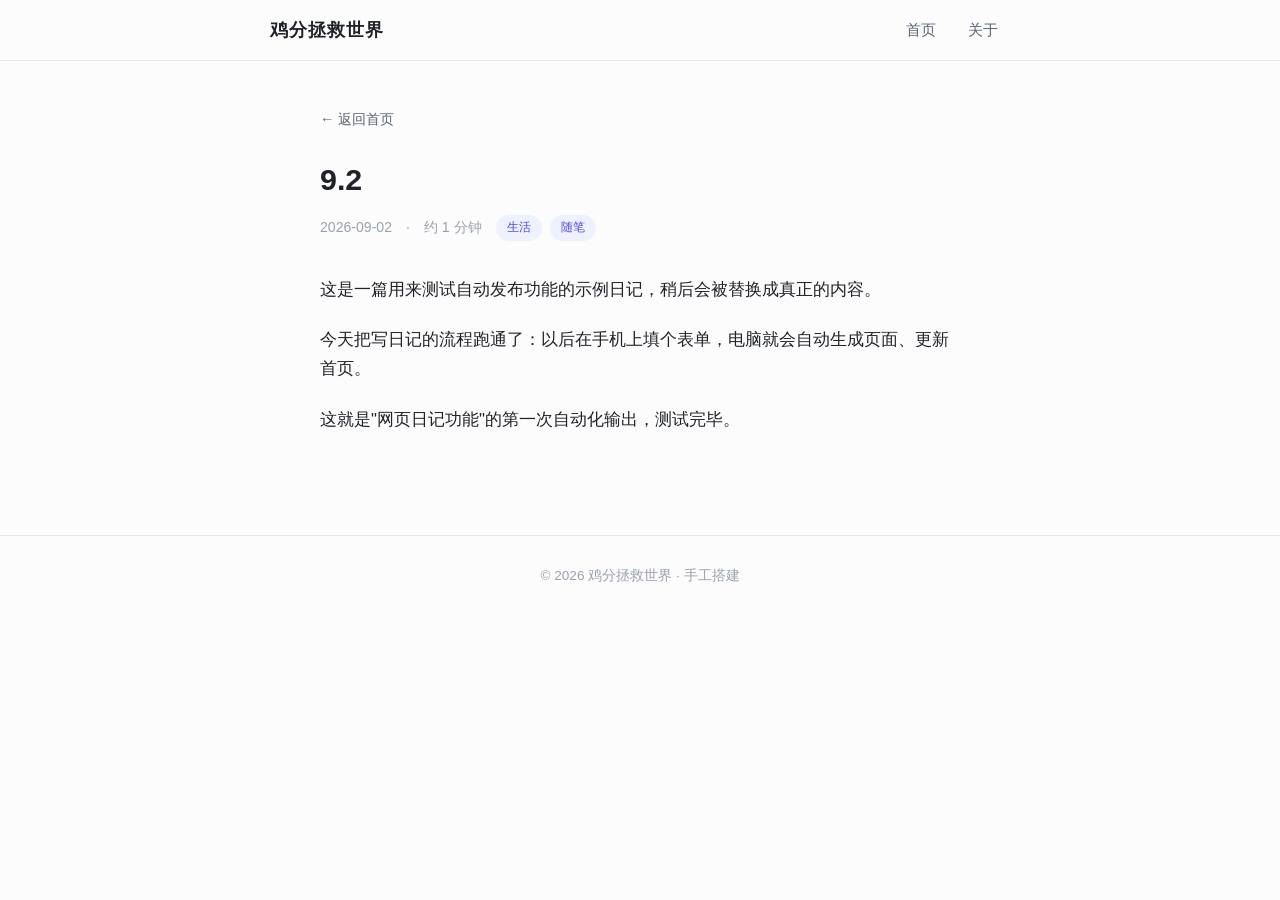
==== posts/9.2.html @ 11a02fe1 "发布：更新 posts/9.2.html" ====
<!DOCTYPE html>
<html lang="zh-CN">
<head>
  <meta charset="UTF-8" />
  <meta name="viewport" content="width=device-width, initial-scale=1.0" />
  <title>9月2号日记 · 鸡分拯救世界</title>
  <meta name="description" content="自动发布功能测试" />
  <link rel="stylesheet" href="../css/style.css" />
</head>
<body>

  <!-- ===== 顶部导航 ===== -->
  <header class="site-header">
    <div class="container header-inner">
      <a class="site-logo" href="../index.html">鸡分拯救世界</a>
      <nav class="site-nav">
        <a href="../index.html">首页</a>
        <a href="../about.html">关于</a>
      </nav>
    </div>
  </header>

  <main class="article">
    <a class="back-link" href="../index.html">← 返回首页</a>

    <header class="article-header">
      <h1 class="article-title">9.2</h1>
      <div class="article-meta">
        <span>2026-09-02</span>
        <span>·</span>
        <span id="reading-time"></span>
        <div class="tags">
          <span class="tag">生活</span>
          <span class="tag">随笔</span>
        </div>
      </div>
    </header>

    <div class="prose" id="prose">
      <p>这是一篇用来测试自动发布功能的示例日记，稍后会被替换成真正的内容。</p>
      <p>今天把写日记的流程跑通了：以后在手机上填个表单，电脑就会自动生成页面、更新首页。</p>
      <p>这就是"网页日记功能"的第一次自动化输出，测试完毕。</p>
    </div>
  </main>

  <!-- ===== 页脚 ===== -->
  <footer class="site-footer">
    <div class="container">
      © <span data-year>2026</span> 鸡分拯救世界 · 手工搭建
    </div>
  </footer>

  <script src="../js/main.js"></script>
</body>
</html>
---- css/style.css ----
/* ============================================================
   鸡分拯救世界 · 全局样式
   简约现代风格 / 自适应浅色 + 深色模式
   ============================================================ */

/* ---------- 基础与变量 ---------- */
*,
*::before,
*::after {
  box-sizing: border-box;
}

:root {
  --bg: #fcfcfd;
  --surface: #ffffff;
  --text: #1f2328;
  --text-2: #5b6472;
  --text-3: #9aa1ab;
  --accent: #4f46e5;
  --accent-strong: #4338ca;
  --accent-soft: #eef2ff;
  --border: #e7e9ee;
  --shadow: 0 1px 2px rgba(16, 24, 40, 0.04), 0 6px 20px rgba(16, 24, 40, 0.05);
  --shadow-hover: 0 2px 4px rgba(16, 24, 40, 0.06), 0 14px 34px rgba(16, 24, 40, 0.1);
  --radius: 14px;
  --font: -apple-system, BlinkMacSystemFont, "Segoe UI", "PingFang SC",
    "Hiragino Sans GB", "Microsoft YaHei", "Helvetica Neue", Arial, sans-serif;
  --mono: "SF Mono", "Cascadia Code", "JetBrains Mono", Consolas, "Courier New",
    monospace;
  --container: 780px;
  --content: 680px;
}

/* 深色模式（跟随系统设置） */
@media (prefers-color-scheme: dark) {
  :root {
    --bg: #101216;
    --surface: #171a20;
    --text: #e8eaed;
    --text-2: #a5adb8;
    --text-3: #6b7280;
    --accent: #818cf8;
    --accent-strong: #a5b4fc;
    --accent-soft: rgba(129, 140, 248, 0.14);
    --border: #262b33;
    --shadow: 0 1px 2px rgba(0, 0, 0, 0.3), 0 8px 24px rgba(0, 0, 0, 0.25);
    --shadow-hover: 0 2px 4px rgba(0, 0, 0, 0.35), 0 16px 40px rgba(0, 0, 0, 0.4);
  }
}

html {
  scroll-behavior: smooth;
}

body {
  margin: 0;
  font-family: var(--font);
  font-size: 16px;
  line-height: 1.75;
  color: var(--text);
  background: var(--bg);
  -webkit-font-smoothing: antialiased;
  text-rendering: optimizeLegibility;
  transition: background 0.3s ease, color 0.3s ease;
}

a {
  color: var(--accent);
  text-decoration: none;
  transition: color 0.15s ease;
}

a:hover {
  color: var(--accent-strong);
}

img {
  max-width: 100%;
  display: block;
}

.container {
  max-width: var(--container);
  margin: 0 auto;
  padding: 0 20px;
}

/* ---------- 顶部导航 ---------- */
.site-header {
  position: sticky;
  top: 0;
  z-index: 50;
  background: var(--bg);
  background: color-mix(in srgb, var(--bg) 80%, transparent);
  -webkit-backdrop-filter: saturate(1.4) blur(12px);
  backdrop-filter: saturate(1.4) blur(12px);
  border-bottom: 1px solid var(--border);
}

.header-inner {
  display: flex;
  align-items: center;
  justify-content: space-between;
  height: 60px;
}

.site-logo {
  font-size: 1.1rem;
  font-weight: 700;
  color: var(--text);
  letter-spacing: 1px;
}

.site-logo:hover {
  color: var(--accent);
}

.site-nav {
  display: flex;
  gap: 8px;
  align-items: center;
}

.site-nav a {
  position: relative;
  color: var(--text-2);
  font-size: 0.95rem;
  padding: 6px 12px;
  border-radius: 8px;
}

.site-nav a:hover {
  color: var(--text);
  background: var(--accent-soft);
}

.site-nav a.active {
  color: var(--accent);
  font-weight: 600;
  background: var(--accent-soft);
}

/* ---------- 首页 Hero ---------- */
.hero {
  padding: 68px 0 52px;
  text-align: center;
}

.avatar {
  width: 110px;
  height: 110px;
  margin: 0 auto 22px;
  border-radius: 50%;
  overflow: hidden;
  border: 3px solid var(--surface);
  box-shadow: var(--shadow-hover);
}

.avatar svg,
.avatar img {
  width: 100%;
  height: 100%;
  object-fit: cover;
}

.hero-title {
  margin: 0 0 12px;
  font-size: 2rem;
  font-weight: 700;
  letter-spacing: 0.5px;
}

.hero-sub {
  margin: 0 auto;
  max-width: 540px;
  color: var(--text-2);
  font-size: 1.02rem;
}

.hero-social {
  margin-top: 26px;
  display: flex;
  gap: 12px;
  justify-content: center;
}

.social-link {
  display: inline-flex;
  align-items: center;
  justify-content: center;
  width: 42px;
  height: 42px;
  border-radius: 50%;
  background: var(--surface);
  border: 1px solid var(--border);
  color: var(--text-2);
  transition: all 0.18s ease;
}

.social-link:hover {
  color: #fff;
  background: var(--accent);
  border-color: var(--accent);
  transform: translateY(-3px);
  box-shadow: 0 8px 18px color-mix(in srgb, var(--accent) 35%, transparent);
}

.social-link svg {
  width: 18px;
  height: 18px;
}

/* ---------- 文章列表 ---------- */
.post-list {
  padding-bottom: 84px;
}

.section-title {
  display: flex;
  align-items: center;
  gap: 14px;
  margin: 0 0 22px;
  font-size: 1.12rem;
  font-weight: 700;
}

.section-title::after {
  content: "";
  flex: 1;
  height: 1px;
  background: var(--border);
}

.post-card {
  display: block;
  background: var(--surface);
  border: 1px solid var(--border);
  border-radius: var(--radius);
  padding: 22px 26px;
  margin-bottom: 18px;
  box-shadow: var(--shadow);
  transition: transform 0.18s ease, box-shadow 0.18s ease,
    border-color 0.18s ease;
}

.post-card:hover {
  transform: translateY(-3px);
  border-color: color-mix(in srgb, var(--accent) 45%, var(--border));
  box-shadow: var(--shadow-hover);
}

.post-meta {
  display: flex;
  align-items: center;
  gap: 10px;
  margin-bottom: 8px;
  font-size: 0.85rem;
  color: var(--text-3);
}

.post-meta .dot {
  width: 3px;
  height: 3px;
  border-radius: 50%;
  background: var(--text-3);
}

.post-card h3 {
  margin: 0 0 8px;
  font-size: 1.18rem;
  font-weight: 650;
  line-height: 1.5;
  color: var(--text);
  transition: color 0.15s ease;
}

.post-card:hover h3 {
  color: var(--accent);
}

.post-excerpt {
  margin: 0;
  color: var(--text-2);
  font-size: 0.95rem;
}

.tags {
  display: flex;
  flex-wrap: wrap;
  gap: 8px;
  margin-top: 14px;
}

.tag {
  font-size: 0.78rem;
  padding: 2px 11px;
  border-radius: 999px;
  background: var(--accent-soft);
  color: var(--accent);
}

/* ---------- 文章正文页 ---------- */
.article {
  max-width: var(--content);
  margin: 0 auto;
  padding: 44px 20px 80px;
}

.back-link {
  display: inline-flex;
  align-items: center;
  gap: 6px;
  margin-bottom: 26px;
  font-size: 0.9rem;
  color: var(--text-2);
}

.back-link:hover {
  color: var(--accent);
}

.article-header {
  margin-bottom: 34px;
}

.article-title {
  margin: 0 0 14px;
  font-size: 1.9rem;
  line-height: 1.4;
  font-weight: 700;
}

.article-meta {
  display: flex;
  flex-wrap: wrap;
  align-items: center;
  gap: 14px;
  font-size: 0.88rem;
  color: var(--text-3);
}

.article-meta .tags {
  margin-top: 0;
}

/* 正文排版 */
.prose {
  font-size: 1.05rem;
}

.prose h2 {
  font-size: 1.42rem;
  margin: 2.2em 0 0.8em;
  padding-bottom: 0.35em;
  border-bottom: 1px solid var(--border);
}

.prose h3 {
  font-size: 1.2rem;
  margin: 1.8em 0 0.6em;
}

.prose p {
  margin: 0 0 1.25em;
}

.prose ul,
.prose ol {
  margin: 0 0 1.25em;
  padding-left: 1.6em;
}

.prose li {
  margin: 0.35em 0;
}

.prose blockquote {
  margin: 1.6em 0;
  padding: 2px 20px;
  border-left: 3px solid var(--accent);
  background: var(--accent-soft);
  border-radius: 0 10px 10px 0;
  color: var(--text-2);
}

.prose blockquote p {
  margin: 0.6em 0;
}

.prose code {
  font-family: var(--mono);
  font-size: 0.88em;
  background: var(--accent-soft);
  color: var(--accent);
  padding: 0.15em 0.45em;
  border-radius: 6px;
}

.prose pre {
  margin: 1.6em 0;
  padding: 18px 20px;
  border-radius: 12px;
  background: #0f172a;
  color: #e2e8f0;
  overflow-x: auto;
  font-size: 0.9rem;
  line-height: 1.65;
  box-shadow: var(--shadow);
}

.prose pre code {
  background: none;
  color: inherit;
  padding: 0;
  font-size: 1em;
}

.prose a {
  border-bottom: 1px solid color-mix(in srgb, var(--accent) 40%, transparent);
}

.prose hr {
  border: none;
  border-top: 1px solid var(--border);
  margin: 2.4em 0;
}

.prose img {
  border-radius: 12px;
  margin: 1.6em auto;
  box-shadow: var(--shadow);
}

.prose table {
  width: 100%;
  border-collapse: collapse;
  margin: 1.6em 0;
  font-size: 0.95em;
}

.prose th,
.prose td {
  border: 1px solid var(--border);
  padding: 8px 14px;
  text-align: left;
}

.prose th {
  background: var(--accent-soft);
  color: var(--accent);
  font-weight: 600;
}

/* ---------- 关于页 ---------- */
.about {
  max-width: var(--content);
  margin: 0 auto;
  padding: 52px 20px 84px;
}

.about-head {
  text-align: center;
  margin-bottom: 40px;
}

.about-head h1 {
  margin: 0 0 8px;
  font-size: 1.8rem;
}

.about-head p {
  margin: 0;
  color: var(--text-2);
}

.skill-list {
  display: flex;
  flex-wrap: wrap;
  gap: 10px;
  margin: 18px 0 30px;
}

.contact-list {
  list-style: none;
  margin: 0;
  padding: 0;
}

.contact-list li {
  display: flex;
  align-items: center;
  gap: 10px;
  padding: 10px 0;
  border-bottom: 1px dashed var(--border);
  color: var(--text-2);
}

.contact-list li:last-child {
  border-bottom: none;
}

.contact-list .label {
  color: var(--text-3);
  min-width: 4.5em;
}

/* ---------- 页脚 ---------- */
.site-footer {
  border-top: 1px solid var(--border);
  padding: 28px 0;
  text-align: center;
  color: var(--text-3);
  font-size: 0.85rem;
}

.site-footer a {
  color: var(--text-3);
}

.site-footer a:hover {
  color: var(--accent);
}

/* ---------- 响应式 ---------- */
@media (max-width: 640px) {
  .hero {
    padding: 46px 0 38px;
  }

  .hero-title {
    font-size: 1.6rem;
  }

  .article {
    padding-top: 32px;
  }

  .article-title {
    font-size: 1.55rem;
  }

  .post-card {
    padding: 18px 20px;
  }

  .about {
    padding-top: 36px;
  }
}
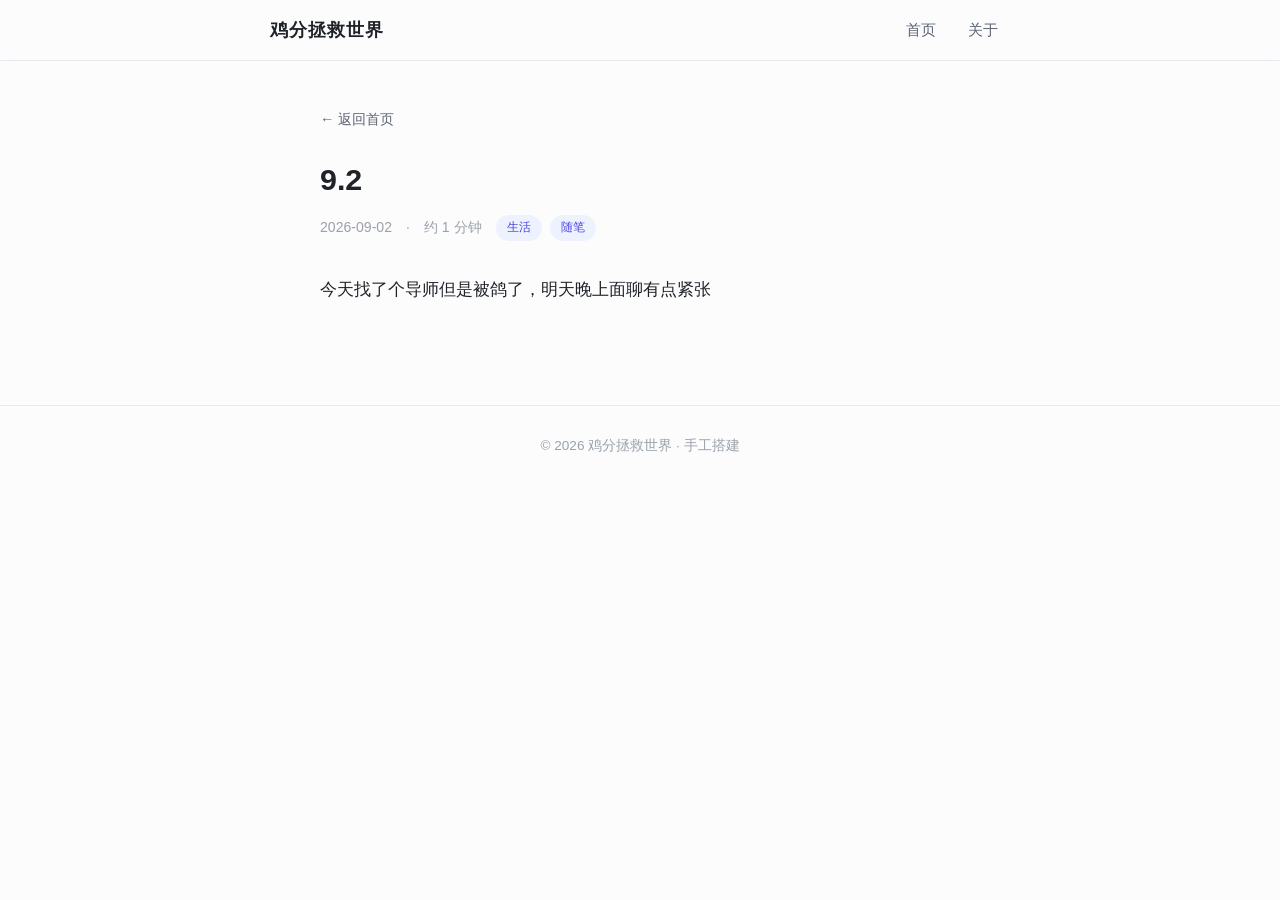
==== commit b9a54372: "发布：更新 posts/9.2.html" ====
--- a/posts/9.2.html
+++ b/posts/9.2.html
@@ -4,7 +4,7 @@
   <meta charset="UTF-8" />
   <meta name="viewport" content="width=device-width, initial-scale=1.0" />
   <title>9月2号日记 · 鸡分拯救世界</title>
-  <meta name="description" content="自动发布功能测试" />
+  <meta name="description" content="无事发生" />
   <link rel="stylesheet" href="../css/style.css" />
 </head>
 <body>
@@ -37,9 +37,7 @@
     </header>
 
     <div class="prose" id="prose">
-      <p>这是一篇用来测试自动发布功能的示例日记，稍后会被替换成真正的内容。</p>
-      <p>今天把写日记的流程跑通了：以后在手机上填个表单，电脑就会自动生成页面、更新首页。</p>
-      <p>这就是"网页日记功能"的第一次自动化输出，测试完毕。</p>
+      <p>今天找了个导师但是被鸽了，明天晚上面聊有点紧张</p>
     </div>
   </main>
 
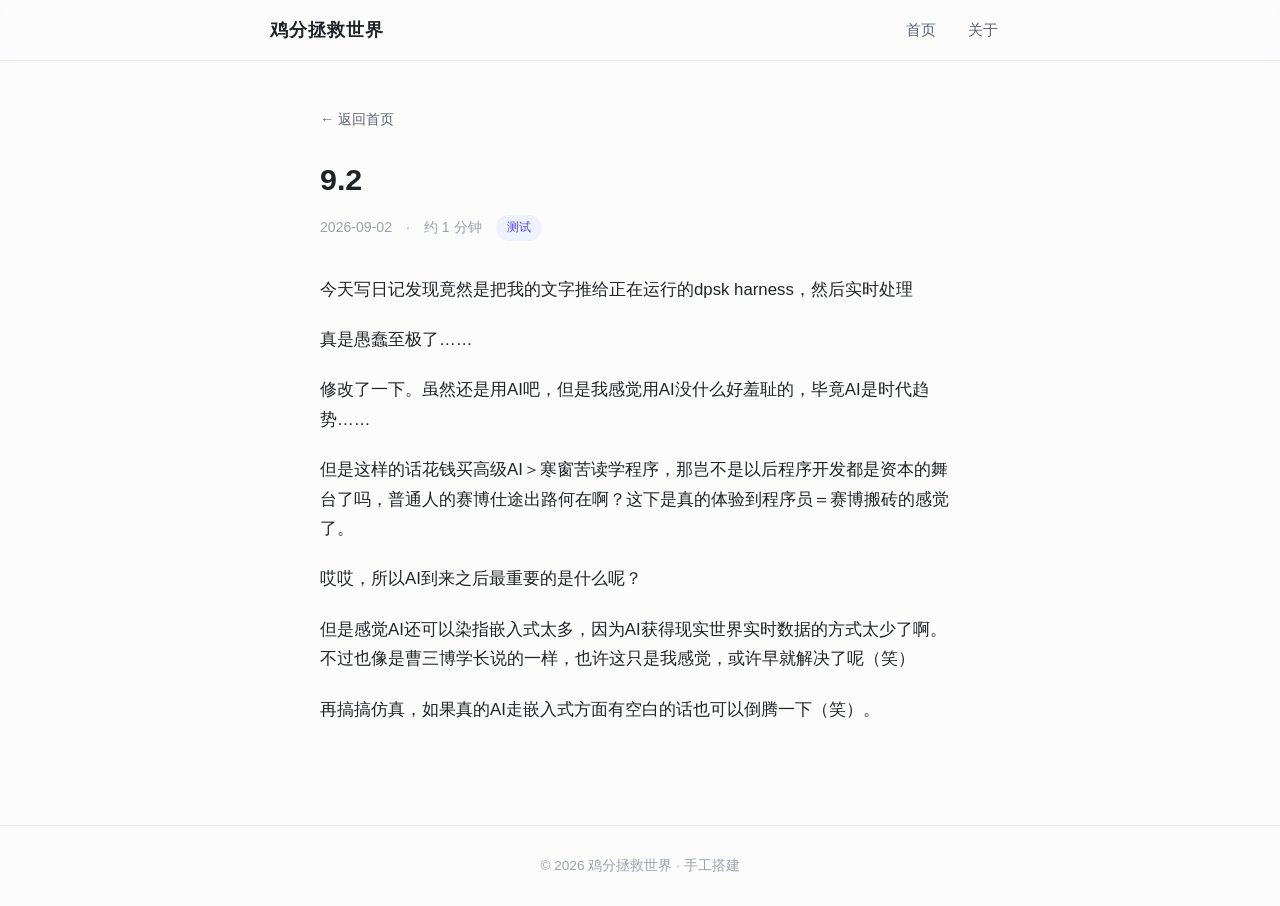
==== commit ea7892b9: "发布：更新 posts/9.2.html" ====
--- a/posts/9.2.html
+++ b/posts/9.2.html
@@ -4,7 +4,7 @@
   <meta charset="UTF-8" />
   <meta name="viewport" content="width=device-width, initial-scale=1.0" />
   <title>9月2号日记 · 鸡分拯救世界</title>
-  <meta name="description" content="无事发生" />
+  <meta name="description" content="" />
   <link rel="stylesheet" href="../css/style.css" />
 </head>
 <body>
@@ -30,14 +30,19 @@
         <span>·</span>
         <span id="reading-time"></span>
         <div class="tags">
-          <span class="tag">生活</span>
-          <span class="tag">随笔</span>
+          <span class="tag">测试</span>
         </div>
       </div>
     </header>
 
     <div class="prose" id="prose">
-      <p>今天找了个导师但是被鸽了，明天晚上面聊有点紧张</p>
+      <p>今天写日记发现竟然是把我的文字推给正在运行的dpsk harness，然后实时处理</p>
+      <p>真是愚蠢至极了……</p>
+      <p>修改了一下。虽然还是用AI吧，但是我感觉用AI没什么好羞耻的，毕竟AI是时代趋势……</p>
+      <p>但是这样的话花钱买高级AI＞寒窗苦读学程序，那岂不是以后程序开发都是资本的舞台了吗，普通人的赛博仕途出路何在啊？这下是真的体验到程序员＝赛博搬砖的感觉了。</p>
+      <p>哎哎，所以AI到来之后最重要的是什么呢？</p>
+      <p>但是感觉AI还可以染指嵌入式太多，因为AI获得现实世界实时数据的方式太少了啊。不过也像是曹三博学长说的一样，也许这只是我感觉，或许早就解决了呢（笑）</p>
+      <p>再搞搞仿真，如果真的AI走嵌入式方面有空白的话也可以倒腾一下（笑）。</p>
     </div>
   </main>
 
